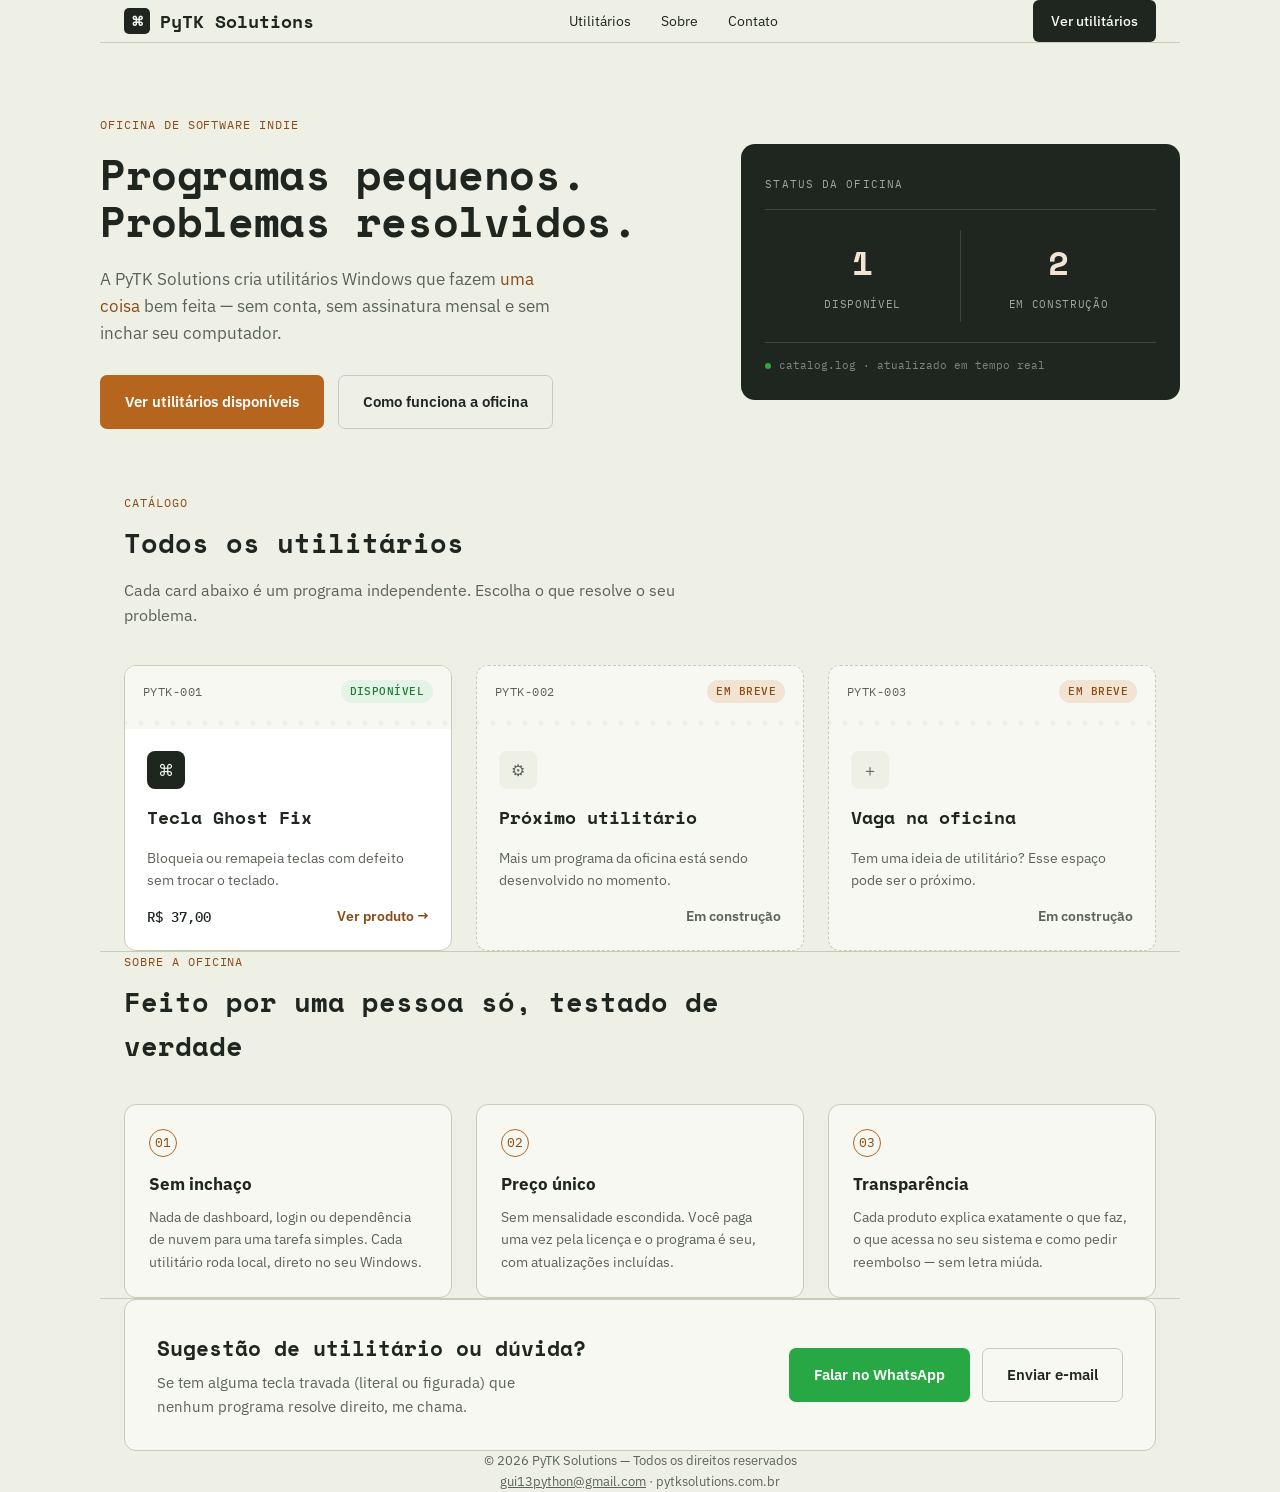
==== index.html @ 9c4c7101 "Add files via upload" ====
<!DOCTYPE html>
<html lang="pt-BR">
<head>
<meta charset="UTF-8">
<meta name="viewport" content="width=device-width, initial-scale=1.0">
<title>PyTK Solutions — Utilitários para Windows, feitos por um dev só</title>
<meta name="description" content="Catálogo de utilitários Windows da PyTK Solutions: programas pequenos, diretos e sem assinatura para resolver problemas específicos do seu dia a dia.">
<link rel="preconnect" href="https://fonts.googleapis.com">
<link rel="preconnect" href="https://fonts.gstatic.com" crossorigin>
<link href="https://fonts.googleapis.com/css2?family=Space+Mono:wght@400;700&family=IBM+Plex+Sans:wght@400;500;600&family=IBM+Plex+Mono:wght@400;500&display=swap" rel="stylesheet">
<link rel="stylesheet" href="STYLE.CSS">
</head>
<body>

<nav class="wrap">
  <a href="index.html" class="logo"><span class="logo-key">⌘</span>PyTK Solutions</a>
  <div class="nav-links">
    <a href="#catalogo">Utilitários</a>
    <a href="#sobre">Sobre</a>
    <a href="#contato">Contato</a>
  </div>
  <a href="#catalogo" class="nav-cta">Ver utilitários</a>
</nav>

<header class="wrap hero">
  <div class="hero-text">
    <span class="eyebrow">Oficina de software indie</span>
    <h1>Programas pequenos.<br>Problemas resolvidos.</h1>
    <p class="lead">
      A PyTK Solutions cria utilitários Windows que fazem <em>uma coisa</em> bem feita —
      sem conta, sem assinatura mensal e sem inchar seu computador.
    </p>
    <div class="btn-row">
      <a href="#catalogo" class="btn btn-primary">Ver utilitários disponíveis</a>
      <a href="#sobre" class="btn btn-secondary">Como funciona a oficina</a>
    </div>
  </div>

  <div class="hero-panel" aria-hidden="true">
    <div class="panel-row">
      <span class="panel-label">status da oficina</span>
    </div>
    <div class="panel-stats" id="panel-stats">
      <div class="stat">
        <span class="stat-num" id="stat-disponivel">–</span>
        <span class="stat-label">disponível</span>
      </div>
      <div class="stat">
        <span class="stat-num" id="stat-construcao">–</span>
        <span class="stat-label">em construção</span>
      </div>
    </div>
    <div class="panel-footer">catalog.log · atualizado em tempo real</div>
  </div>
</header>

<section id="catalogo" class="wrap">
  <div class="section-head">
    <span class="eyebrow">Catálogo</span>
    <h2>Todos os utilitários</h2>
    <p class="section-head-p">Cada card abaixo é um programa independente. Escolha o que resolve o seu problema.</p>
  </div>

  <div class="catalog-grid" id="catalog-grid">
    <!-- Os cards de produto são inseridos aqui pelo script.js -->
  </div>
</section>

<section id="sobre" class="wrap sobre">
  <div class="section-head">
    <span class="eyebrow">Sobre a oficina</span>
    <h2>Feito por uma pessoa só, testado de verdade</h2>
  </div>
  <div class="sobre-grid">
    <div class="sobre-item">
      <div class="sobre-mark">01</div>
      <h3>Sem inchaço</h3>
      <p>Nada de dashboard, login ou dependência de nuvem para uma tarefa simples. Cada utilitário roda local, direto no seu Windows.</p>
    </div>
    <div class="sobre-item">
      <div class="sobre-mark">02</div>
      <h3>Preço único</h3>
      <p>Sem mensalidade escondida. Você paga uma vez pela licença e o programa é seu, com atualizações incluídas.</p>
    </div>
    <div class="sobre-item">
      <div class="sobre-mark">03</div>
      <h3>Transparência</h3>
      <p>Cada produto explica exatamente o que faz, o que acessa no seu sistema e como pedir reembolso — sem letra miúda.</p>
    </div>
  </div>
</section>

<section id="contato" class="wrap contato">
  <div class="contato-box">
    <div>
      <h2>Sugestão de utilitário ou dúvida?</h2>
      <p>Se tem alguma tecla travada (literal ou figurada) que nenhum programa resolve direito, me chama.</p>
    </div>
    <div class="contato-links">
      <a class="btn btn-whatsapp" href="https://wa.me/+5535933004035?text=Olá, vim pelo site da PyTK Solutions." target="_blank" rel="noopener noreferrer">Falar no WhatsApp</a>
      <a class="btn btn-secondary" href="mailto:gui13python@gmail.com?subject=Contato%20-%20PyTK%20Solutions">Enviar e-mail</a>
    </div>
  </div>
</section>

<footer class="wrap">
  © 2026 PyTK Solutions — Todos os direitos reservados<br>
  <a href="mailto:gui13python@gmail.com">gui13python@gmail.com</a> · pytksolutions.com.br
</footer>

<script src="script.js"></script>
</body>
</html>
---- STYLE.CSS ----
:root{
  --paper:#eef0e6;
  --paper-2:#f7f8f2;
  --ink:#1f2620;
  --muted:#5b6358;
  --line:#c7ccb8;
  --accent:#b5651d;
  --accent-dark:#8a4a15;
  --accent-tint:#f2e3d3;
  --white:#ffffff;
  --green:#28a745;
  --green-tint:#e3f3e6;
}

*{margin:0;padding:0;box-sizing:border-box;}
html{scroll-behavior:smooth;}
body{
  background:var(--paper);
  color:var(--ink);
  font-family:'IBM Plex Sans',sans-serif;
  line-height:1.6;
}
.wrap{max-width:1080px;margin:0 auto;padding:0 24px;}
a{color:var(--accent-dark);}
em{font-style:normal;color:var(--accent-dark);}

/* ===== NAV ===== */
nav{
  display:flex;align-items:center;justify-content:space-between;
  padding:22px 0;border-bottom:1px solid var(--line);
}
.logo{
  font-family:'Space Mono',monospace;font-weight:700;font-size:18px;
  display:flex;align-items:center;gap:10px;text-decoration:none;color:var(--ink);
}
.logo-key{
  width:26px;height:26px;background:var(--ink);color:var(--paper-2);
  display:flex;align-items:center;justify-content:center;border-radius:5px;
  font-size:13px;
}
.nav-links{display:flex;gap:30px;font-size:14px;}
.nav-links a{color:var(--ink);text-decoration:none;}
.nav-links a:hover{color:var(--accent-dark);}
.nav-cta{
  background:var(--ink);color:var(--paper-2);padding:10px 18px;
  border-radius:6px;text-decoration:none;font-size:14px;font-weight:500;
}

/* ===== HERO ===== */
.hero{
  padding:72px 0 64px;display:grid;grid-template-columns:1.15fr 0.85fr;
  gap:48px;align-items:center;
}
.eyebrow{
  font-family:'IBM Plex Mono',monospace;font-size:12px;letter-spacing:.08em;
  color:var(--accent-dark);text-transform:uppercase;margin-bottom:16px;display:block;
}
h1{
  font-family:'Space Mono',monospace;font-size:2.6em;line-height:1.15;
  margin-bottom:20px;letter-spacing:-0.01em;
}
.hero p.lead{font-size:1.05em;color:var(--muted);max-width:46ch;margin-bottom:28px;}
.btn-row{display:flex;gap:14px;flex-wrap:wrap;}
.btn{
  display:inline-flex;align-items:center;justify-content:center;gap:8px;
  padding:14px 24px;border-radius:7px;font-weight:600;text-decoration:none;
  font-size:15px;transition:.2s;border:1px solid transparent;
}
.btn-primary{background:var(--accent);color:var(--white);}
.btn-primary:hover{background:var(--accent-dark);}
.btn-secondary{background:transparent;color:var(--ink);border-color:var(--line);}
.btn-secondary:hover{border-color:var(--ink);}
.btn-whatsapp{background:var(--green);color:var(--white);}
.btn-whatsapp:hover{background:#1e7e34;}
.btn[disabled],.btn.is-disabled{
  opacity:.5;cursor:default;pointer-events:none;
}

/* Hero status panel — signature element: a little "workshop log" readout */
.hero-panel{
  background:var(--ink);color:var(--paper-2);border-radius:14px;
  padding:26px 24px;font-family:'IBM Plex Mono',monospace;
}
.panel-row{border-bottom:1px solid rgba(247,248,242,.15);padding-bottom:14px;margin-bottom:20px;}
.panel-label{font-size:11px;letter-spacing:.1em;text-transform:uppercase;color:#9fa89a;}
.panel-stats{display:flex;gap:0;margin-bottom:20px;}
.stat{flex:1;text-align:center;padding:6px 0;}
.stat + .stat{border-left:1px solid rgba(247,248,242,.15);}
.stat-num{
  display:block;font-family:'Space Mono',monospace;font-size:2.1em;font-weight:700;
  color:var(--accent-tint);
}
.stat-label{font-size:11px;color:#9fa89a;text-transform:uppercase;letter-spacing:.06em;}
.panel-footer{
  font-size:11px;color:#7d867c;border-top:1px solid rgba(247,248,242,.15);
  padding-top:14px;display:flex;align-items:center;gap:8px;
}
.panel-footer::before{
  content:"";width:6px;height:6px;border-radius:50%;background:var(--green);
  display:inline-block;flex-shrink:0;
}

/* ===== SECTIONS ===== */
section{padding:56px 0;border-bottom:1px solid var(--line);}
.section-head{max-width:60ch;margin-bottom:36px;}
.section-head .eyebrow{margin-bottom:10px;}
h2{font-family:'Space Mono',monospace;font-size:1.7em;margin-bottom:12px;}
.section-head-p{color:var(--muted);}

/* ===== CATALOG GRID / CARDS ===== */
.catalog-grid{
  display:grid;grid-template-columns:repeat(3,1fr);gap:24px;
}

.card{
  background:var(--white);border:1px solid var(--line);border-radius:12px;
  overflow:hidden;display:flex;flex-direction:column;position:relative;
}

/* card "tab" with catalog code, like a library index card */
.card-tab{
  display:flex;align-items:center;justify-content:space-between;
  padding:14px 18px;background:var(--paper-2);
}
.card-code{
  font-family:'IBM Plex Mono',monospace;font-size:12px;color:var(--muted);
  letter-spacing:.04em;
}
.card-status{
  font-family:'IBM Plex Mono',monospace;font-size:11px;font-weight:500;
  padding:3px 9px;border-radius:20px;text-transform:uppercase;letter-spacing:.04em;
}
.card-status.disponivel{background:var(--green-tint);color:#1c7a34;}
.card-status.em-breve{background:var(--accent-tint);color:var(--accent-dark);}

/* perforation strip — signature detail, like a torn punch card edge */
.card-perf{
  height:12px;width:100%;
  background-image:radial-gradient(circle, var(--paper) 2.5px, transparent 2.6px);
  background-size:16px 12px;
  background-position:8px 0;
  background-color:var(--paper-2);
}

.card-body{padding:22px;display:flex;flex-direction:column;gap:14px;flex:1;}
.card-icon{
  width:38px;height:38px;background:var(--ink);color:var(--paper-2);
  border-radius:8px;display:flex;align-items:center;justify-content:center;
  font-family:'IBM Plex Mono',monospace;font-size:16px;
}
.card-body h3{font-family:'Space Mono',monospace;font-size:1.15em;}
.card-body p{color:var(--muted);font-size:14px;flex:1;}
.card-footer{
  display:flex;align-items:center;justify-content:space-between;gap:12px;
  margin-top:auto;
}
.card-price{font-family:'IBM Plex Mono',monospace;font-size:14px;color:var(--ink);font-weight:500;}
.card-cta{
  font-size:13.5px;font-weight:600;text-decoration:none;color:var(--accent-dark);
  display:inline-flex;align-items:center;gap:6px;
}
.card-cta:hover{text-decoration:underline;}
.card-cta.is-disabled{color:var(--muted);pointer-events:none;}

.card.is-placeholder{
  border-style:dashed;background:var(--paper-2);
}
.card.is-placeholder .card-icon{background:var(--paper);color:var(--muted);}

/* ===== SOBRE ===== */
.sobre-grid{display:grid;grid-template-columns:repeat(3,1fr);gap:24px;}
.sobre-item{background:var(--paper-2);border:1px solid var(--line);border-radius:12px;padding:24px;}
.sobre-mark{
  font-family:'IBM Plex Mono',monospace;font-size:13px;color:var(--accent-dark);
  border:1px solid var(--accent);width:28px;height:28px;border-radius:50%;
  display:flex;align-items:center;justify-content:center;margin-bottom:14px;
}
.sobre-item h3{font-size:1.05em;margin-bottom:8px;}
.sobre-item p{color:var(--muted);font-size:14px;}

/* ===== CONTATO ===== */
.contato{border-bottom:none;}
.contato-box{
  display:flex;justify-content:space-between;align-items:center;flex-wrap:wrap;gap:24px;
  background:var(--paper-2);border:1px solid var(--line);border-radius:12px;padding:32px;
}
.contato-box h2{font-size:1.3em;margin-bottom:6px;}
.contato-box p{color:var(--muted);font-size:14.5px;max-width:42ch;}
.contato-links{display:flex;gap:12px;flex-wrap:wrap;}

/* ===== FOOTER ===== */
footer{padding:36px 0;text-align:center;color:var(--muted);font-size:13px;}
footer a{color:var(--muted);}

/* ===================================================== */
/* ===================== RESPONSIVE ===================== */
/* ===================================================== */

@media (max-width:960px){
  .catalog-grid{grid-template-columns:repeat(2,1fr);}
  .sobre-grid{grid-template-columns:1fr 1fr;}
}

@media (max-width:760px){
  .wrap{padding:0 22px;}

  nav{flex-wrap:wrap;row-gap:14px;padding:16px 0;}
  .nav-links{
    order:3;width:100%;justify-content:center;flex-wrap:wrap;
    gap:16px 20px;font-size:13px;
  }
  .nav-cta{padding:9px 16px;font-size:13px;}

  .hero{grid-template-columns:1fr;padding:36px 0;gap:28px;}
  h1{font-size:1.6em;}
  .hero p.lead{max-width:none;font-size:0.95em;}
  .btn-row{flex-direction:column;gap:10px;}
  .btn-row .btn{width:100%;}
  .btn{padding:12px 18px;font-size:13.5px;}

  .hero-panel{padding:20px 18px;}
  .stat-num{font-size:1.7em;}

  section{padding:40px 0;}
  h2{font-size:1.35em;}

  .catalog-grid{grid-template-columns:1fr;gap:16px;}
  .sobre-grid{grid-template-columns:1fr;gap:16px;}

  .contato-box{flex-direction:column;align-items:flex-start;padding:24px;}
  .contato-links{width:100%;}
  .contato-links .btn{width:100%;}

  footer{font-size:12px;padding:28px 18px;}
}

@media (max-width:400px){
  .wrap{padding:0 18px;}
  h1{font-size:1.4em;}
  .logo{font-size:16px;}
  .nav-links{gap:12px 14px;font-size:12px;}
  .card-body{padding:18px;}
}
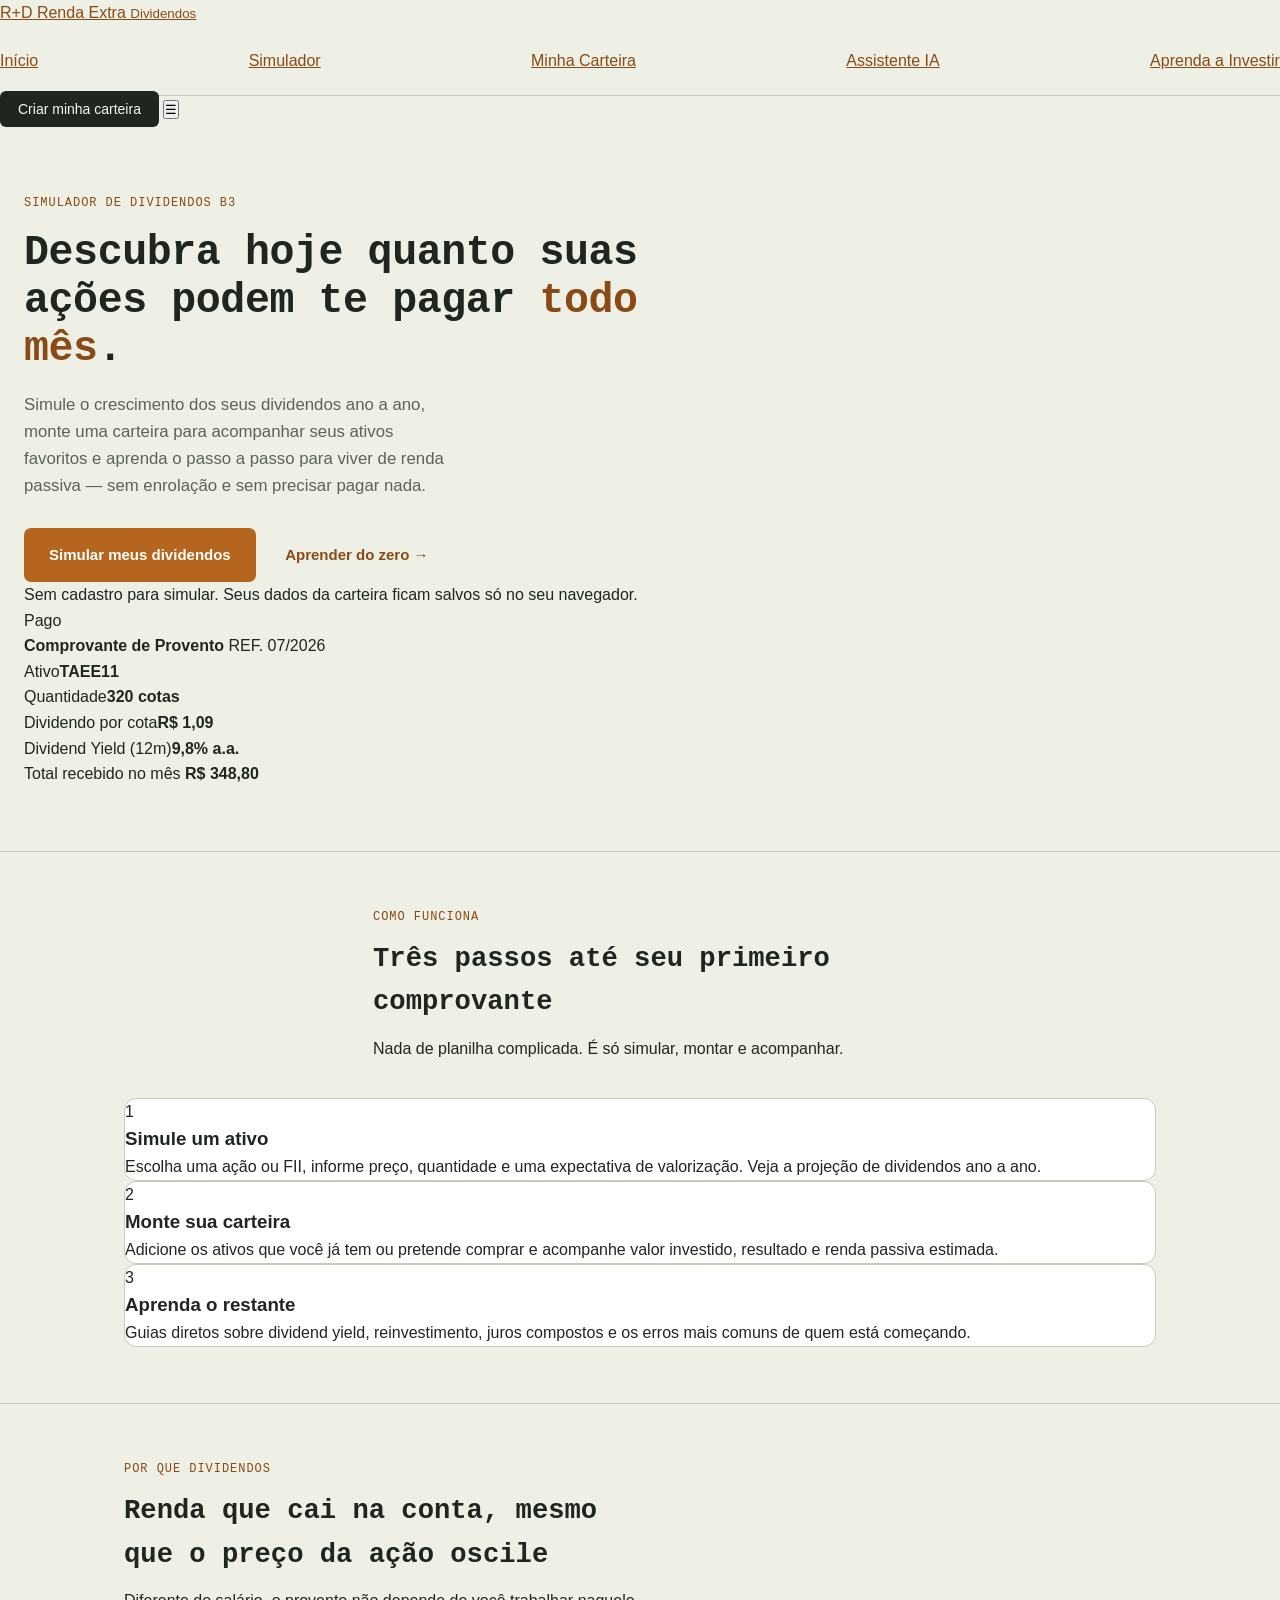
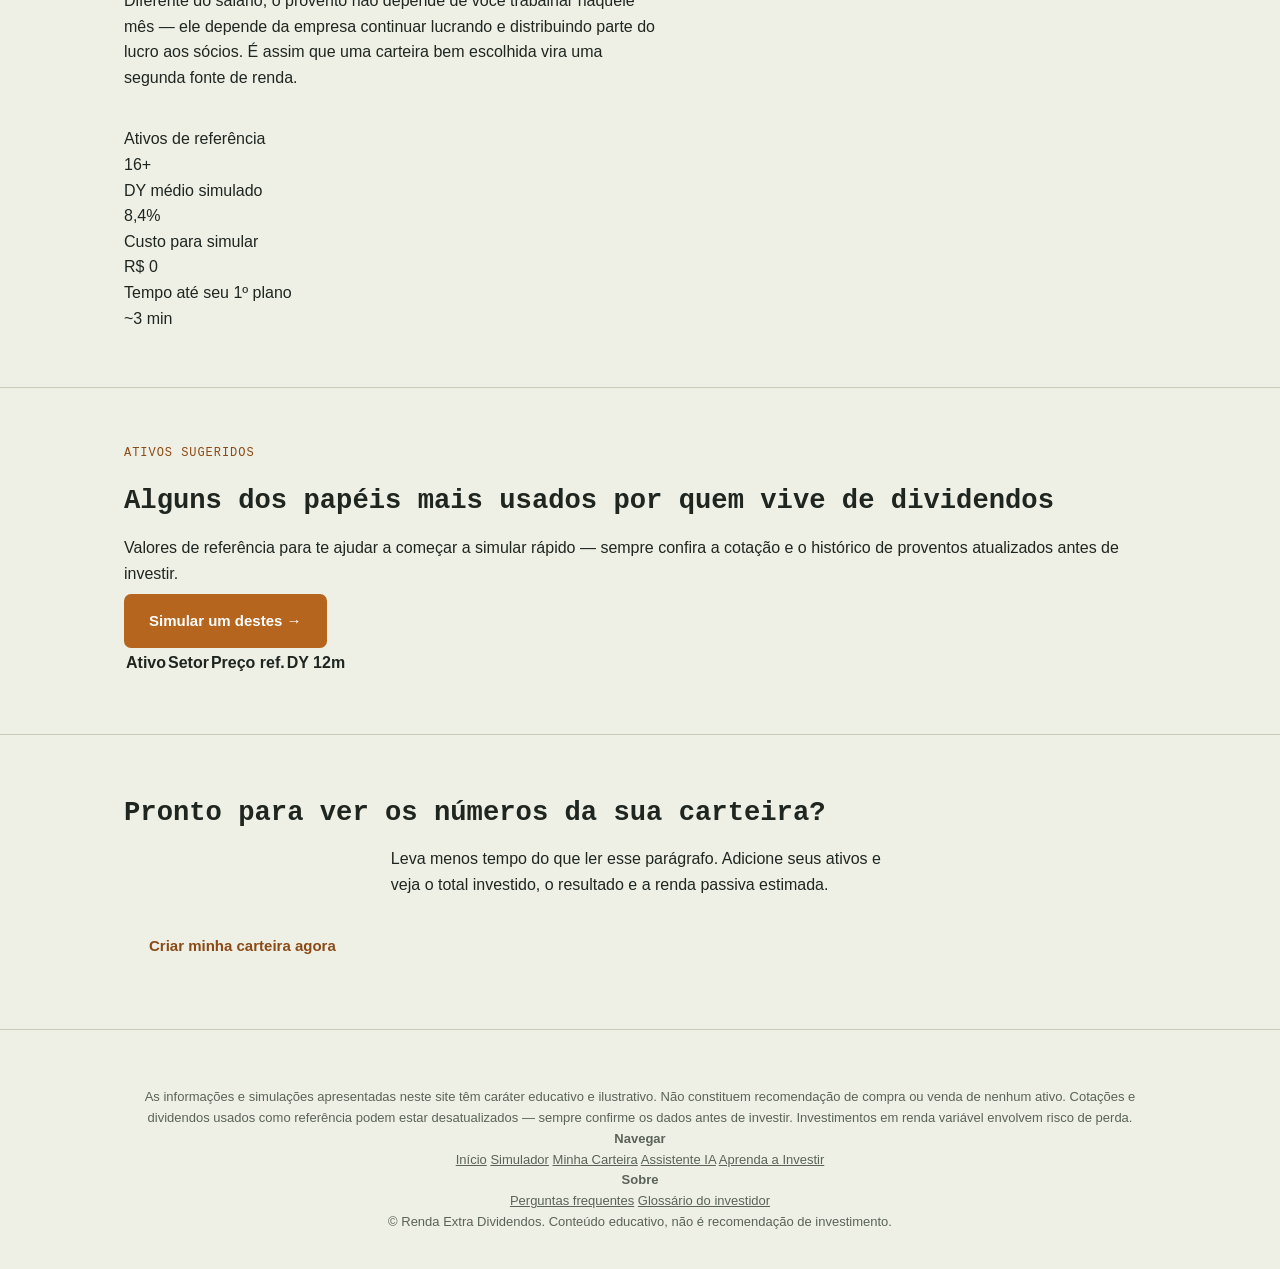
==== commit 110eda4b: "Add files via upload" ====
--- a/index.html
+++ b/index.html
@@ -1,113 +1,198 @@
-<!DOCTYPE html>
-<html lang="pt-BR">
-<head>
-<meta charset="UTF-8">
-<meta name="viewport" content="width=device-width, initial-scale=1.0">
-<title>PyTK Solutions — Utilitários para Windows, feitos por um dev só</title>
-<meta name="description" content="Catálogo de utilitários Windows da PyTK Solutions: programas pequenos, diretos e sem assinatura para resolver problemas específicos do seu dia a dia.">
-<link rel="preconnect" href="https://fonts.googleapis.com">
-<link rel="preconnect" href="https://fonts.gstatic.com" crossorigin>
-<link href="https://fonts.googleapis.com/css2?family=Space+Mono:wght@400;700&family=IBM+Plex+Sans:wght@400;500;600&family=IBM+Plex+Mono:wght@400;500&display=swap" rel="stylesheet">
-<link rel="stylesheet" href="STYLE.CSS">
-</head>
-<body>
-
-<nav class="wrap">
-  <a href="index.html" class="logo"><span class="logo-key">⌘</span>PyTK Solutions</a>
-  <div class="nav-links">
-    <a href="#catalogo">Utilitários</a>
-    <a href="#sobre">Sobre</a>
-    <a href="#contato">Contato</a>
-  </div>
-  <a href="#catalogo" class="nav-cta">Ver utilitários</a>
-</nav>
-
-<header class="wrap hero">
-  <div class="hero-text">
-    <span class="eyebrow">Oficina de software indie</span>
-    <h1>Programas pequenos.<br>Problemas resolvidos.</h1>
-    <p class="lead">
-      A PyTK Solutions cria utilitários Windows que fazem <em>uma coisa</em> bem feita —
-      sem conta, sem assinatura mensal e sem inchar seu computador.
-    </p>
-    <div class="btn-row">
-      <a href="#catalogo" class="btn btn-primary">Ver utilitários disponíveis</a>
-      <a href="#sobre" class="btn btn-secondary">Como funciona a oficina</a>
-    </div>
-  </div>
-
-  <div class="hero-panel" aria-hidden="true">
-    <div class="panel-row">
-      <span class="panel-label">status da oficina</span>
-    </div>
-    <div class="panel-stats" id="panel-stats">
-      <div class="stat">
-        <span class="stat-num" id="stat-disponivel">–</span>
-        <span class="stat-label">disponível</span>
-      </div>
-      <div class="stat">
-        <span class="stat-num" id="stat-construcao">–</span>
-        <span class="stat-label">em construção</span>
-      </div>
-    </div>
-    <div class="panel-footer">catalog.log · atualizado em tempo real</div>
-  </div>
-</header>
-
-<section id="catalogo" class="wrap">
-  <div class="section-head">
-    <span class="eyebrow">Catálogo</span>
-    <h2>Todos os utilitários</h2>
-    <p class="section-head-p">Cada card abaixo é um programa independente. Escolha o que resolve o seu problema.</p>
-  </div>
-
-  <div class="catalog-grid" id="catalog-grid">
-    <!-- Os cards de produto são inseridos aqui pelo script.js -->
-  </div>
-</section>
-
-<section id="sobre" class="wrap sobre">
-  <div class="section-head">
-    <span class="eyebrow">Sobre a oficina</span>
-    <h2>Feito por uma pessoa só, testado de verdade</h2>
-  </div>
-  <div class="sobre-grid">
-    <div class="sobre-item">
-      <div class="sobre-mark">01</div>
-      <h3>Sem inchaço</h3>
-      <p>Nada de dashboard, login ou dependência de nuvem para uma tarefa simples. Cada utilitário roda local, direto no seu Windows.</p>
-    </div>
-    <div class="sobre-item">
-      <div class="sobre-mark">02</div>
-      <h3>Preço único</h3>
-      <p>Sem mensalidade escondida. Você paga uma vez pela licença e o programa é seu, com atualizações incluídas.</p>
-    </div>
-    <div class="sobre-item">
-      <div class="sobre-mark">03</div>
-      <h3>Transparência</h3>
-      <p>Cada produto explica exatamente o que faz, o que acessa no seu sistema e como pedir reembolso — sem letra miúda.</p>
-    </div>
-  </div>
-</section>
-
-<section id="contato" class="wrap contato">
-  <div class="contato-box">
-    <div>
-      <h2>Sugestão de utilitário ou dúvida?</h2>
-      <p>Se tem alguma tecla travada (literal ou figurada) que nenhum programa resolve direito, me chama.</p>
-    </div>
-    <div class="contato-links">
-      <a class="btn btn-whatsapp" href="https://wa.me/+5535933004035?text=Olá, vim pelo site da PyTK Solutions." target="_blank" rel="noopener noreferrer">Falar no WhatsApp</a>
-      <a class="btn btn-secondary" href="mailto:gui13python@gmail.com?subject=Contato%20-%20PyTK%20Solutions">Enviar e-mail</a>
-    </div>
-  </div>
-</section>
-
-<footer class="wrap">
-  © 2026 PyTK Solutions — Todos os direitos reservados<br>
-  <a href="mailto:gui13python@gmail.com">gui13python@gmail.com</a> · pytksolutions.com.br
-</footer>
-
-<script src="script.js"></script>
-</body>
-</html>+<!DOCTYPE html>
+<html lang="pt-BR">
+<head>
+<meta charset="UTF-8">
+<meta name="viewport" content="width=device-width, initial-scale=1">
+<title>Renda Extra Dividendos — Simulador e Carteira de Dividendos da B3</title>
+<meta name="description" content="Simule quanto seus dividendos podem render, monte e acompanhe sua carteira de ações pagadoras de dividendos e aprenda a investir do zero, tudo em um só lugar e de graça.">
+<link rel="stylesheet" href="style.css">
+<link rel="manifest" href="manifest.json">
+<meta name="theme-color" content="#17362A">
+<link rel="icon" href="favicon-48.png" sizes="48x48" type="image/png">
+<link rel="icon" href="favicon-32.png" sizes="32x32" type="image/png">
+<link rel="apple-touch-icon" href="apple-touch-icon.png">
+<meta name="mobile-web-app-capable" content="yes">
+<meta name="apple-mobile-web-app-capable" content="yes">
+<meta name="apple-mobile-web-app-status-bar-style" content="black-translucent">
+<meta name="apple-mobile-web-app-title" content="R+D Dividendos">
+</head>
+<body>
+
+<div class="ticker-tape"><div class="track" id="tickerTrack"></div></div>
+
+<header class="site">
+  <div class="nav">
+    <a href="index.html" class="brand">
+      <span class="mark">R+D</span>
+      <span>Renda Extra <small>Dividendos</small></span>
+    </a>
+    <nav class="links" id="navLinks">
+      <a href="index.html" class="active">Início</a>
+      <a href="simulador.html">Simulador</a>
+      <a href="carteira.html">Minha Carteira</a>
+      <a href="assistente.html">Assistente IA</a>
+      <a href="aprenda.html">Aprenda a Investir</a>
+    </nav>
+    <a href="carteira.html" class="nav-cta">Criar minha carteira</a>
+    <button class="burger" id="burger">☰</button>
+  </div>
+</header>
+
+<section class="hero">
+  <div class="wrap">
+    <div>
+      <div class="eyebrow">Simulador de dividendos B3</div>
+      <h1>Descubra hoje quanto suas ações podem te pagar <em>todo mês</em>.</h1>
+      <p class="lead">Simule o crescimento dos seus dividendos ano a ano, monte uma carteira para acompanhar seus ativos favoritos e aprenda o passo a passo para viver de renda passiva — sem enrolação e sem precisar pagar nada.</p>
+      <div class="actions">
+        <a href="simulador.html" class="btn btn-primary">Simular meus dividendos</a>
+        <a href="aprenda.html" class="btn btn-ghost">Aprender do zero →</a>
+      </div>
+      <p class="fine">Sem cadastro para simular. Seus dados da carteira ficam salvos só no seu navegador.</p>
+    </div>
+    <div class="receipt">
+      <div class="r-stamp">Pago</div>
+      <div class="r-head">
+        <b>Comprovante de Provento</b>
+        <span>REF. 07/2026</span>
+      </div>
+      <div class="r-row"><span>Ativo</span><b>TAEE11</b></div>
+      <div class="r-row"><span>Quantidade</span><b>320 cotas</b></div>
+      <div class="r-row"><span>Dividendo por cota</span><b>R$ 1,09</b></div>
+      <div class="r-row"><span>Dividend Yield (12m)</span><b>9,8% a.a.</b></div>
+      <div class="r-total">
+        <span>Total recebido no mês</span>
+        <b>R$ 348,80</b>
+      </div>
+    </div>
+  </div>
+</section>
+
+<div class="wrap"><div class="tear"></div></div>
+
+<section>
+  <div class="wrap">
+    <div class="section-head center" style="margin-inline:auto">
+      <div class="eyebrow" style="justify-content:center">Como funciona</div>
+      <h2>Três passos até seu primeiro comprovante</h2>
+      <p style="margin-inline:auto">Nada de planilha complicada. É só simular, montar e acompanhar.</p>
+    </div>
+    <div class="grid grid-3">
+      <div class="card">
+        <div class="icon">1</div>
+        <h3>Simule um ativo</h3>
+        <p>Escolha uma ação ou FII, informe preço, quantidade e uma expectativa de valorização. Veja a projeção de dividendos ano a ano.</p>
+      </div>
+      <div class="card">
+        <div class="icon">2</div>
+        <h3>Monte sua carteira</h3>
+        <p>Adicione os ativos que você já tem ou pretende comprar e acompanhe valor investido, resultado e renda passiva estimada.</p>
+      </div>
+      <div class="card">
+        <div class="icon">3</div>
+        <h3>Aprenda o restante</h3>
+        <p>Guias diretos sobre dividend yield, reinvestimento, juros compostos e os erros mais comuns de quem está começando.</p>
+      </div>
+    </div>
+  </div>
+</section>
+
+<section class="alt">
+  <div class="wrap">
+    <div class="section-head">
+      <div class="eyebrow">Por que dividendos</div>
+      <h2>Renda que cai na conta, mesmo que o preço da ação oscile</h2>
+      <p>Diferente do salário, o provento não depende de você trabalhar naquele mês — ele depende da empresa continuar lucrando e distribuindo parte do lucro aos sócios. É assim que uma carteira bem escolhida vira uma segunda fonte de renda.</p>
+    </div>
+    <div class="grid grid-4">
+      <div class="stat-card">
+        <div class="k">Ativos de referência</div>
+        <div class="v">16+</div>
+      </div>
+      <div class="stat-card gold">
+        <div class="k">DY médio simulado</div>
+        <div class="v">8,4%</div>
+      </div>
+      <div class="stat-card paper">
+        <div class="k">Custo para simular</div>
+        <div class="v">R$ 0</div>
+      </div>
+      <div class="stat-card">
+        <div class="k">Tempo até seu 1º plano</div>
+        <div class="v">~3 min</div>
+      </div>
+    </div>
+  </div>
+</section>
+
+<section>
+  <div class="wrap">
+    <div class="grid grid-2" style="align-items:center; gap:48px;">
+      <div>
+        <div class="eyebrow">Ativos sugeridos</div>
+        <h2>Alguns dos papéis mais usados por quem vive de dividendos</h2>
+        <p style="color:var(--ink-soft)">Valores de referência para te ajudar a começar a simular rápido — sempre confira a cotação e o histórico de proventos atualizados antes de investir.</p>
+        <a href="simulador.html" class="btn btn-primary" style="margin-top:8px">Simular um destes →</a>
+      </div>
+      <div>
+        <table class="ledger" id="tabelaSugeridos">
+          <thead><tr><th>Ativo</th><th>Setor</th><th class="num">Preço ref.</th><th class="num">DY 12m</th></tr></thead>
+          <tbody></tbody>
+        </table>
+      </div>
+    </div>
+  </div>
+</section>
+
+<section class="alt center">
+  <div class="wrap">
+    <h2>Pronto para ver os números da sua carteira?</h2>
+    <p style="max-width:56ch; margin:0 auto 22px; color:var(--ink-soft)">Leva menos tempo do que ler esse parágrafo. Adicione seus ativos e veja o total investido, o resultado e a renda passiva estimada.</p>
+    <a href="carteira.html" class="btn btn-gold">Criar minha carteira agora</a>
+  </div>
+</section>
+
+<footer class="site">
+  <div class="wrap">
+    <div>
+      <a href="index.html" class="brand" style="color:var(--paper); margin-bottom:12px;">
+        <span class="mark">R+D</span><span>Renda Extra Dividendos</span>
+      </a>
+      <p class="disclaimer">As informações e simulações apresentadas neste site têm caráter educativo e ilustrativo. Não constituem recomendação de compra ou venda de nenhum ativo. Cotações e dividendos usados como referência podem estar desatualizados — sempre confirme os dados antes de investir. Investimentos em renda variável envolvem risco de perda.</p>
+    </div>
+    <div>
+      <h4>Navegar</h4>
+      <a href="index.html">Início</a>
+      <a href="simulador.html">Simulador</a>
+      <a href="carteira.html">Minha Carteira</a>
+      <a href="assistente.html">Assistente IA</a>
+      <a href="aprenda.html">Aprenda a Investir</a>
+    </div>
+    <div>
+      <h4>Sobre</h4>
+      <a href="aprenda.html#faq">Perguntas frequentes</a>
+      <a href="aprenda.html">Glossário do investidor</a>
+    </div>
+  </div>
+  <div class="wrap bottom">
+    <span>© <span id="anoAtual"></span> Renda Extra Dividendos. Conteúdo educativo, não é recomendação de investimento.</span>
+  </div>
+</footer>
+
+<script src="dados.js"></script>
+<script src="main.js"></script>
+<script>
+document.addEventListener('DOMContentLoaded', ()=>{
+  const tbody = document.querySelector('#tabelaSugeridos tbody');
+  ATIVOS_REFERENCIA.slice(0,8).forEach(a=>{
+    const tr = document.createElement('tr');
+    tr.innerHTML = `<td><b>${a.ticker}</b><br><span class="small">${a.nome}</span></td>
+      <td>${a.setor}</td>
+      <td class="num">${formatarBRL(a.preco)}</td>
+      <td class="num tag-up">${formatarNum(a.dy,1)}%</td>`;
+    tbody.appendChild(tr);
+  });
+});
+</script>
+</body>
+</html>
--- a/style.css
+++ b/style.css
@@ -0,0 +1,243 @@
+:root{
+  --paper:#eef0e6;
+  --paper-2:#f7f8f2;
+  --ink:#1f2620;
+  --muted:#5b6358;
+  --line:#c7ccb8;
+  --accent:#b5651d;
+  --accent-dark:#8a4a15;
+  --accent-tint:#f2e3d3;
+  --white:#ffffff;
+  --green:#28a745;
+  --green-tint:#e3f3e6;
+}
+
+*{margin:0;padding:0;box-sizing:border-box;}
+html{scroll-behavior:smooth;}
+body{
+  background:var(--paper);
+  color:var(--ink);
+  font-family:'IBM Plex Sans',sans-serif;
+  line-height:1.6;
+}
+.wrap{max-width:1080px;margin:0 auto;padding:0 24px;}
+a{color:var(--accent-dark);}
+em{font-style:normal;color:var(--accent-dark);}
+
+/* ===== NAV ===== */
+nav{
+  display:flex;align-items:center;justify-content:space-between;
+  padding:22px 0;border-bottom:1px solid var(--line);
+}
+.logo{
+  font-family:'Space Mono',monospace;font-weight:700;font-size:18px;
+  display:flex;align-items:center;gap:10px;text-decoration:none;color:var(--ink);
+}
+.logo-key{
+  width:26px;height:26px;background:var(--ink);color:var(--paper-2);
+  display:flex;align-items:center;justify-content:center;border-radius:5px;
+  font-size:13px;
+}
+.nav-links{display:flex;gap:30px;font-size:14px;}
+.nav-links a{color:var(--ink);text-decoration:none;}
+.nav-links a:hover{color:var(--accent-dark);}
+.nav-cta{
+  background:var(--ink);color:var(--paper-2);padding:10px 18px;
+  border-radius:6px;text-decoration:none;font-size:14px;font-weight:500;
+}
+
+/* ===== HERO ===== */
+.hero{
+  padding:72px 0 64px;display:grid;grid-template-columns:1.15fr 0.85fr;
+  gap:48px;align-items:center;
+}
+.eyebrow{
+  font-family:'IBM Plex Mono',monospace;font-size:12px;letter-spacing:.08em;
+  color:var(--accent-dark);text-transform:uppercase;margin-bottom:16px;display:block;
+}
+h1{
+  font-family:'Space Mono',monospace;font-size:2.6em;line-height:1.15;
+  margin-bottom:20px;letter-spacing:-0.01em;
+}
+.hero p.lead{font-size:1.05em;color:var(--muted);max-width:46ch;margin-bottom:28px;}
+.btn-row{display:flex;gap:14px;flex-wrap:wrap;}
+.btn{
+  display:inline-flex;align-items:center;justify-content:center;gap:8px;
+  padding:14px 24px;border-radius:7px;font-weight:600;text-decoration:none;
+  font-size:15px;transition:.2s;border:1px solid transparent;
+}
+.btn-primary{background:var(--accent);color:var(--white);}
+.btn-primary:hover{background:var(--accent-dark);}
+.btn-secondary{background:transparent;color:var(--ink);border-color:var(--line);}
+.btn-secondary:hover{border-color:var(--ink);}
+.btn-whatsapp{background:var(--green);color:var(--white);}
+.btn-whatsapp:hover{background:#1e7e34;}
+.btn[disabled],.btn.is-disabled{
+  opacity:.5;cursor:default;pointer-events:none;
+}
+
+/* Hero status panel — signature element: a little "workshop log" readout */
+.hero-panel{
+  background:var(--ink);color:var(--paper-2);border-radius:14px;
+  padding:26px 24px;font-family:'IBM Plex Mono',monospace;
+}
+.panel-row{border-bottom:1px solid rgba(247,248,242,.15);padding-bottom:14px;margin-bottom:20px;}
+.panel-label{font-size:11px;letter-spacing:.1em;text-transform:uppercase;color:#9fa89a;}
+.panel-stats{display:flex;gap:0;margin-bottom:20px;}
+.stat{flex:1;text-align:center;padding:6px 0;}
+.stat + .stat{border-left:1px solid rgba(247,248,242,.15);}
+.stat-num{
+  display:block;font-family:'Space Mono',monospace;font-size:2.1em;font-weight:700;
+  color:var(--accent-tint);
+}
+.stat-label{font-size:11px;color:#9fa89a;text-transform:uppercase;letter-spacing:.06em;}
+.panel-footer{
+  font-size:11px;color:#7d867c;border-top:1px solid rgba(247,248,242,.15);
+  padding-top:14px;display:flex;align-items:center;gap:8px;
+}
+.panel-footer::before{
+  content:"";width:6px;height:6px;border-radius:50%;background:var(--green);
+  display:inline-block;flex-shrink:0;
+}
+
+/* ===== SECTIONS ===== */
+section{padding:56px 0;border-bottom:1px solid var(--line);}
+.section-head{max-width:60ch;margin-bottom:36px;}
+.section-head .eyebrow{margin-bottom:10px;}
+h2{font-family:'Space Mono',monospace;font-size:1.7em;margin-bottom:12px;}
+.section-head-p{color:var(--muted);}
+
+/* ===== CATALOG GRID / CARDS ===== */
+.catalog-grid{
+  display:grid;grid-template-columns:repeat(3,1fr);gap:24px;
+}
+
+.card{
+  background:var(--white);border:1px solid var(--line);border-radius:12px;
+  overflow:hidden;display:flex;flex-direction:column;position:relative;
+}
+
+/* card "tab" with catalog code, like a library index card */
+.card-tab{
+  display:flex;align-items:center;justify-content:space-between;
+  padding:14px 18px;background:var(--paper-2);
+}
+.card-code{
+  font-family:'IBM Plex Mono',monospace;font-size:12px;color:var(--muted);
+  letter-spacing:.04em;
+}
+.card-status{
+  font-family:'IBM Plex Mono',monospace;font-size:11px;font-weight:500;
+  padding:3px 9px;border-radius:20px;text-transform:uppercase;letter-spacing:.04em;
+}
+.card-status.disponivel{background:var(--green-tint);color:#1c7a34;}
+.card-status.em-breve{background:var(--accent-tint);color:var(--accent-dark);}
+
+/* perforation strip — signature detail, like a torn punch card edge */
+.card-perf{
+  height:12px;width:100%;
+  background-image:radial-gradient(circle, var(--paper) 2.5px, transparent 2.6px);
+  background-size:16px 12px;
+  background-position:8px 0;
+  background-color:var(--paper-2);
+}
+
+.card-body{padding:22px;display:flex;flex-direction:column;gap:14px;flex:1;}
+.card-icon{
+  width:38px;height:38px;background:var(--ink);color:var(--paper-2);
+  border-radius:8px;display:flex;align-items:center;justify-content:center;
+  font-family:'IBM Plex Mono',monospace;font-size:16px;
+}
+.card-body h3{font-family:'Space Mono',monospace;font-size:1.15em;}
+.card-body p{color:var(--muted);font-size:14px;flex:1;}
+.card-footer{
+  display:flex;align-items:center;justify-content:space-between;gap:12px;
+  margin-top:auto;
+}
+.card-price{font-family:'IBM Plex Mono',monospace;font-size:14px;color:var(--ink);font-weight:500;}
+.card-cta{
+  font-size:13.5px;font-weight:600;text-decoration:none;color:var(--accent-dark);
+  display:inline-flex;align-items:center;gap:6px;
+}
+.card-cta:hover{text-decoration:underline;}
+.card-cta.is-disabled{color:var(--muted);pointer-events:none;}
+
+.card.is-placeholder{
+  border-style:dashed;background:var(--paper-2);
+}
+.card.is-placeholder .card-icon{background:var(--paper);color:var(--muted);}
+
+/* ===== SOBRE ===== */
+.sobre-grid{display:grid;grid-template-columns:repeat(3,1fr);gap:24px;}
+.sobre-item{background:var(--paper-2);border:1px solid var(--line);border-radius:12px;padding:24px;}
+.sobre-mark{
+  font-family:'IBM Plex Mono',monospace;font-size:13px;color:var(--accent-dark);
+  border:1px solid var(--accent);width:28px;height:28px;border-radius:50%;
+  display:flex;align-items:center;justify-content:center;margin-bottom:14px;
+}
+.sobre-item h3{font-size:1.05em;margin-bottom:8px;}
+.sobre-item p{color:var(--muted);font-size:14px;}
+
+/* ===== CONTATO ===== */
+.contato{border-bottom:none;}
+.contato-box{
+  display:flex;justify-content:space-between;align-items:center;flex-wrap:wrap;gap:24px;
+  background:var(--paper-2);border:1px solid var(--line);border-radius:12px;padding:32px;
+}
+.contato-box h2{font-size:1.3em;margin-bottom:6px;}
+.contato-box p{color:var(--muted);font-size:14.5px;max-width:42ch;}
+.contato-links{display:flex;gap:12px;flex-wrap:wrap;}
+
+/* ===== FOOTER ===== */
+footer{padding:36px 0;text-align:center;color:var(--muted);font-size:13px;}
+footer a{color:var(--muted);}
+
+/* ===================================================== */
+/* ===================== RESPONSIVE ===================== */
+/* ===================================================== */
+
+@media (max-width:960px){
+  .catalog-grid{grid-template-columns:repeat(2,1fr);}
+  .sobre-grid{grid-template-columns:1fr 1fr;}
+}
+
+@media (max-width:760px){
+  .wrap{padding:0 22px;}
+
+  nav{flex-wrap:wrap;row-gap:14px;padding:16px 0;}
+  .nav-links{
+    order:3;width:100%;justify-content:center;flex-wrap:wrap;
+    gap:16px 20px;font-size:13px;
+  }
+  .nav-cta{padding:9px 16px;font-size:13px;}
+
+  .hero{grid-template-columns:1fr;padding:36px 0;gap:28px;}
+  h1{font-size:1.6em;}
+  .hero p.lead{max-width:none;font-size:0.95em;}
+  .btn-row{flex-direction:column;gap:10px;}
+  .btn-row .btn{width:100%;}
+  .btn{padding:12px 18px;font-size:13.5px;}
+
+  .hero-panel{padding:20px 18px;}
+  .stat-num{font-size:1.7em;}
+
+  section{padding:40px 0;}
+  h2{font-size:1.35em;}
+
+  .catalog-grid{grid-template-columns:1fr;gap:16px;}
+  .sobre-grid{grid-template-columns:1fr;gap:16px;}
+
+  .contato-box{flex-direction:column;align-items:flex-start;padding:24px;}
+  .contato-links{width:100%;}
+  .contato-links .btn{width:100%;}
+
+  footer{font-size:12px;padding:28px 18px;}
+}
+
+@media (max-width:400px){
+  .wrap{padding:0 18px;}
+  h1{font-size:1.4em;}
+  .logo{font-size:16px;}
+  .nav-links{gap:12px 14px;font-size:12px;}
+  .card-body{padding:18px;}
+}
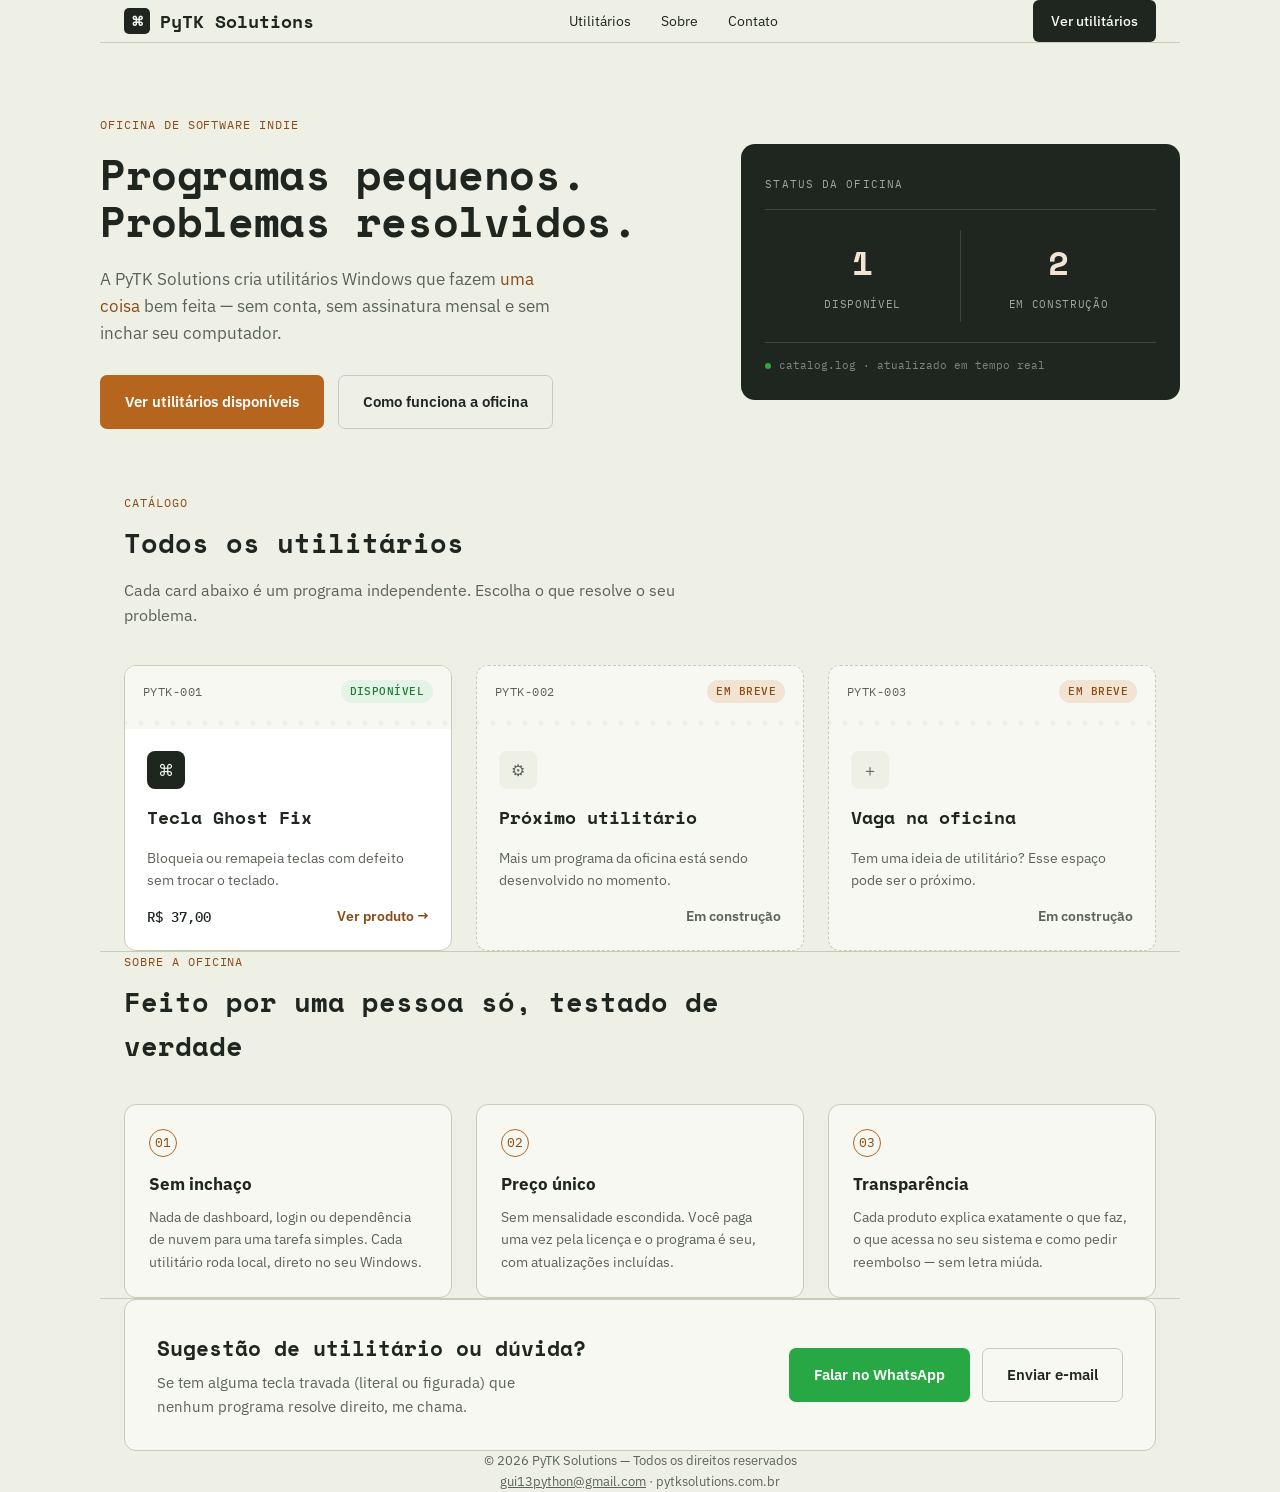
==== commit 88727ff3: "Add files via upload" ====
--- a/index.html
+++ b/index.html
@@ -1,198 +1,113 @@
-<!DOCTYPE html>
-<html lang="pt-BR">
-<head>
-<meta charset="UTF-8">
-<meta name="viewport" content="width=device-width, initial-scale=1">
-<title>Renda Extra Dividendos — Simulador e Carteira de Dividendos da B3</title>
-<meta name="description" content="Simule quanto seus dividendos podem render, monte e acompanhe sua carteira de ações pagadoras de dividendos e aprenda a investir do zero, tudo em um só lugar e de graça.">
-<link rel="stylesheet" href="style.css">
-<link rel="manifest" href="manifest.json">
-<meta name="theme-color" content="#17362A">
-<link rel="icon" href="favicon-48.png" sizes="48x48" type="image/png">
-<link rel="icon" href="favicon-32.png" sizes="32x32" type="image/png">
-<link rel="apple-touch-icon" href="apple-touch-icon.png">
-<meta name="mobile-web-app-capable" content="yes">
-<meta name="apple-mobile-web-app-capable" content="yes">
-<meta name="apple-mobile-web-app-status-bar-style" content="black-translucent">
-<meta name="apple-mobile-web-app-title" content="R+D Dividendos">
-</head>
-<body>
-
-<div class="ticker-tape"><div class="track" id="tickerTrack"></div></div>
-
-<header class="site">
-  <div class="nav">
-    <a href="index.html" class="brand">
-      <span class="mark">R+D</span>
-      <span>Renda Extra <small>Dividendos</small></span>
-    </a>
-    <nav class="links" id="navLinks">
-      <a href="index.html" class="active">Início</a>
-      <a href="simulador.html">Simulador</a>
-      <a href="carteira.html">Minha Carteira</a>
-      <a href="assistente.html">Assistente IA</a>
-      <a href="aprenda.html">Aprenda a Investir</a>
-    </nav>
-    <a href="carteira.html" class="nav-cta">Criar minha carteira</a>
-    <button class="burger" id="burger">☰</button>
-  </div>
-</header>
-
-<section class="hero">
-  <div class="wrap">
-    <div>
-      <div class="eyebrow">Simulador de dividendos B3</div>
-      <h1>Descubra hoje quanto suas ações podem te pagar <em>todo mês</em>.</h1>
-      <p class="lead">Simule o crescimento dos seus dividendos ano a ano, monte uma carteira para acompanhar seus ativos favoritos e aprenda o passo a passo para viver de renda passiva — sem enrolação e sem precisar pagar nada.</p>
-      <div class="actions">
-        <a href="simulador.html" class="btn btn-primary">Simular meus dividendos</a>
-        <a href="aprenda.html" class="btn btn-ghost">Aprender do zero →</a>
-      </div>
-      <p class="fine">Sem cadastro para simular. Seus dados da carteira ficam salvos só no seu navegador.</p>
-    </div>
-    <div class="receipt">
-      <div class="r-stamp">Pago</div>
-      <div class="r-head">
-        <b>Comprovante de Provento</b>
-        <span>REF. 07/2026</span>
-      </div>
-      <div class="r-row"><span>Ativo</span><b>TAEE11</b></div>
-      <div class="r-row"><span>Quantidade</span><b>320 cotas</b></div>
-      <div class="r-row"><span>Dividendo por cota</span><b>R$ 1,09</b></div>
-      <div class="r-row"><span>Dividend Yield (12m)</span><b>9,8% a.a.</b></div>
-      <div class="r-total">
-        <span>Total recebido no mês</span>
-        <b>R$ 348,80</b>
-      </div>
-    </div>
-  </div>
-</section>
-
-<div class="wrap"><div class="tear"></div></div>
-
-<section>
-  <div class="wrap">
-    <div class="section-head center" style="margin-inline:auto">
-      <div class="eyebrow" style="justify-content:center">Como funciona</div>
-      <h2>Três passos até seu primeiro comprovante</h2>
-      <p style="margin-inline:auto">Nada de planilha complicada. É só simular, montar e acompanhar.</p>
-    </div>
-    <div class="grid grid-3">
-      <div class="card">
-        <div class="icon">1</div>
-        <h3>Simule um ativo</h3>
-        <p>Escolha uma ação ou FII, informe preço, quantidade e uma expectativa de valorização. Veja a projeção de dividendos ano a ano.</p>
-      </div>
-      <div class="card">
-        <div class="icon">2</div>
-        <h3>Monte sua carteira</h3>
-        <p>Adicione os ativos que você já tem ou pretende comprar e acompanhe valor investido, resultado e renda passiva estimada.</p>
-      </div>
-      <div class="card">
-        <div class="icon">3</div>
-        <h3>Aprenda o restante</h3>
-        <p>Guias diretos sobre dividend yield, reinvestimento, juros compostos e os erros mais comuns de quem está começando.</p>
-      </div>
-    </div>
-  </div>
-</section>
-
-<section class="alt">
-  <div class="wrap">
-    <div class="section-head">
-      <div class="eyebrow">Por que dividendos</div>
-      <h2>Renda que cai na conta, mesmo que o preço da ação oscile</h2>
-      <p>Diferente do salário, o provento não depende de você trabalhar naquele mês — ele depende da empresa continuar lucrando e distribuindo parte do lucro aos sócios. É assim que uma carteira bem escolhida vira uma segunda fonte de renda.</p>
-    </div>
-    <div class="grid grid-4">
-      <div class="stat-card">
-        <div class="k">Ativos de referência</div>
-        <div class="v">16+</div>
-      </div>
-      <div class="stat-card gold">
-        <div class="k">DY médio simulado</div>
-        <div class="v">8,4%</div>
-      </div>
-      <div class="stat-card paper">
-        <div class="k">Custo para simular</div>
-        <div class="v">R$ 0</div>
-      </div>
-      <div class="stat-card">
-        <div class="k">Tempo até seu 1º plano</div>
-        <div class="v">~3 min</div>
-      </div>
-    </div>
-  </div>
-</section>
-
-<section>
-  <div class="wrap">
-    <div class="grid grid-2" style="align-items:center; gap:48px;">
-      <div>
-        <div class="eyebrow">Ativos sugeridos</div>
-        <h2>Alguns dos papéis mais usados por quem vive de dividendos</h2>
-        <p style="color:var(--ink-soft)">Valores de referência para te ajudar a começar a simular rápido — sempre confira a cotação e o histórico de proventos atualizados antes de investir.</p>
-        <a href="simulador.html" class="btn btn-primary" style="margin-top:8px">Simular um destes →</a>
-      </div>
-      <div>
-        <table class="ledger" id="tabelaSugeridos">
-          <thead><tr><th>Ativo</th><th>Setor</th><th class="num">Preço ref.</th><th class="num">DY 12m</th></tr></thead>
-          <tbody></tbody>
-        </table>
-      </div>
-    </div>
-  </div>
-</section>
-
-<section class="alt center">
-  <div class="wrap">
-    <h2>Pronto para ver os números da sua carteira?</h2>
-    <p style="max-width:56ch; margin:0 auto 22px; color:var(--ink-soft)">Leva menos tempo do que ler esse parágrafo. Adicione seus ativos e veja o total investido, o resultado e a renda passiva estimada.</p>
-    <a href="carteira.html" class="btn btn-gold">Criar minha carteira agora</a>
-  </div>
-</section>
-
-<footer class="site">
-  <div class="wrap">
-    <div>
-      <a href="index.html" class="brand" style="color:var(--paper); margin-bottom:12px;">
-        <span class="mark">R+D</span><span>Renda Extra Dividendos</span>
-      </a>
-      <p class="disclaimer">As informações e simulações apresentadas neste site têm caráter educativo e ilustrativo. Não constituem recomendação de compra ou venda de nenhum ativo. Cotações e dividendos usados como referência podem estar desatualizados — sempre confirme os dados antes de investir. Investimentos em renda variável envolvem risco de perda.</p>
-    </div>
-    <div>
-      <h4>Navegar</h4>
-      <a href="index.html">Início</a>
-      <a href="simulador.html">Simulador</a>
-      <a href="carteira.html">Minha Carteira</a>
-      <a href="assistente.html">Assistente IA</a>
-      <a href="aprenda.html">Aprenda a Investir</a>
-    </div>
-    <div>
-      <h4>Sobre</h4>
-      <a href="aprenda.html#faq">Perguntas frequentes</a>
-      <a href="aprenda.html">Glossário do investidor</a>
-    </div>
-  </div>
-  <div class="wrap bottom">
-    <span>© <span id="anoAtual"></span> Renda Extra Dividendos. Conteúdo educativo, não é recomendação de investimento.</span>
-  </div>
-</footer>
-
-<script src="dados.js"></script>
-<script src="main.js"></script>
-<script>
-document.addEventListener('DOMContentLoaded', ()=>{
-  const tbody = document.querySelector('#tabelaSugeridos tbody');
-  ATIVOS_REFERENCIA.slice(0,8).forEach(a=>{
-    const tr = document.createElement('tr');
-    tr.innerHTML = `<td><b>${a.ticker}</b><br><span class="small">${a.nome}</span></td>
-      <td>${a.setor}</td>
-      <td class="num">${formatarBRL(a.preco)}</td>
-      <td class="num tag-up">${formatarNum(a.dy,1)}%</td>`;
-    tbody.appendChild(tr);
-  });
-});
-</script>
-</body>
-</html>
+<!DOCTYPE html>
+<html lang="pt-BR">
+<head>
+<meta charset="UTF-8">
+<meta name="viewport" content="width=device-width, initial-scale=1.0">
+<title>PyTK Solutions — Utilitários para Windows, feitos por um dev só</title>
+<meta name="description" content="Catálogo de utilitários Windows da PyTK Solutions: programas pequenos, diretos e sem assinatura para resolver problemas específicos do seu dia a dia.">
+<link rel="preconnect" href="https://fonts.googleapis.com">
+<link rel="preconnect" href="https://fonts.gstatic.com" crossorigin>
+<link href="https://fonts.googleapis.com/css2?family=Space+Mono:wght@400;700&family=IBM+Plex+Sans:wght@400;500;600&family=IBM+Plex+Mono:wght@400;500&display=swap" rel="stylesheet">
+<link rel="stylesheet" href="style.css">
+</head>
+<body>
+
+<nav class="wrap">
+  <a href="index.html" class="logo"><span class="logo-key">⌘</span>PyTK Solutions</a>
+  <div class="nav-links">
+    <a href="#catalogo">Utilitários</a>
+    <a href="#sobre">Sobre</a>
+    <a href="#contato">Contato</a>
+  </div>
+  <a href="#catalogo" class="nav-cta">Ver utilitários</a>
+</nav>
+
+<header class="wrap hero">
+  <div class="hero-text">
+    <span class="eyebrow">Oficina de software indie</span>
+    <h1>Programas pequenos.<br>Problemas resolvidos.</h1>
+    <p class="lead">
+      A PyTK Solutions cria utilitários Windows que fazem <em>uma coisa</em> bem feita —
+      sem conta, sem assinatura mensal e sem inchar seu computador.
+    </p>
+    <div class="btn-row">
+      <a href="#catalogo" class="btn btn-primary">Ver utilitários disponíveis</a>
+      <a href="#sobre" class="btn btn-secondary">Como funciona a oficina</a>
+    </div>
+  </div>
+
+  <div class="hero-panel" aria-hidden="true">
+    <div class="panel-row">
+      <span class="panel-label">status da oficina</span>
+    </div>
+    <div class="panel-stats" id="panel-stats">
+      <div class="stat">
+        <span class="stat-num" id="stat-disponivel">–</span>
+        <span class="stat-label">disponível</span>
+      </div>
+      <div class="stat">
+        <span class="stat-num" id="stat-construcao">–</span>
+        <span class="stat-label">em construção</span>
+      </div>
+    </div>
+    <div class="panel-footer">catalog.log · atualizado em tempo real</div>
+  </div>
+</header>
+
+<section id="catalogo" class="wrap">
+  <div class="section-head">
+    <span class="eyebrow">Catálogo</span>
+    <h2>Todos os utilitários</h2>
+    <p class="section-head-p">Cada card abaixo é um programa independente. Escolha o que resolve o seu problema.</p>
+  </div>
+
+  <div class="catalog-grid" id="catalog-grid">
+    <!-- Os cards de produto são inseridos aqui pelo script.js -->
+  </div>
+</section>
+
+<section id="sobre" class="wrap sobre">
+  <div class="section-head">
+    <span class="eyebrow">Sobre a oficina</span>
+    <h2>Feito por uma pessoa só, testado de verdade</h2>
+  </div>
+  <div class="sobre-grid">
+    <div class="sobre-item">
+      <div class="sobre-mark">01</div>
+      <h3>Sem inchaço</h3>
+      <p>Nada de dashboard, login ou dependência de nuvem para uma tarefa simples. Cada utilitário roda local, direto no seu Windows.</p>
+    </div>
+    <div class="sobre-item">
+      <div class="sobre-mark">02</div>
+      <h3>Preço único</h3>
+      <p>Sem mensalidade escondida. Você paga uma vez pela licença e o programa é seu, com atualizações incluídas.</p>
+    </div>
+    <div class="sobre-item">
+      <div class="sobre-mark">03</div>
+      <h3>Transparência</h3>
+      <p>Cada produto explica exatamente o que faz, o que acessa no seu sistema e como pedir reembolso — sem letra miúda.</p>
+    </div>
+  </div>
+</section>
+
+<section id="contato" class="wrap contato">
+  <div class="contato-box">
+    <div>
+      <h2>Sugestão de utilitário ou dúvida?</h2>
+      <p>Se tem alguma tecla travada (literal ou figurada) que nenhum programa resolve direito, me chama.</p>
+    </div>
+    <div class="contato-links">
+      <a class="btn btn-whatsapp" href="https://wa.me/+5535933004035?text=Olá, vim pelo site da PyTK Solutions." target="_blank" rel="noopener noreferrer">Falar no WhatsApp</a>
+      <a class="btn btn-secondary" href="mailto:gui13python@gmail.com?subject=Contato%20-%20PyTK%20Solutions">Enviar e-mail</a>
+    </div>
+  </div>
+</section>
+
+<footer class="wrap">
+  © 2026 PyTK Solutions — Todos os direitos reservados<br>
+  <a href="mailto:gui13python@gmail.com">gui13python@gmail.com</a> · pytksolutions.com.br
+</footer>
+
+<script src="script.js"></script>
+</body>
+</html>
